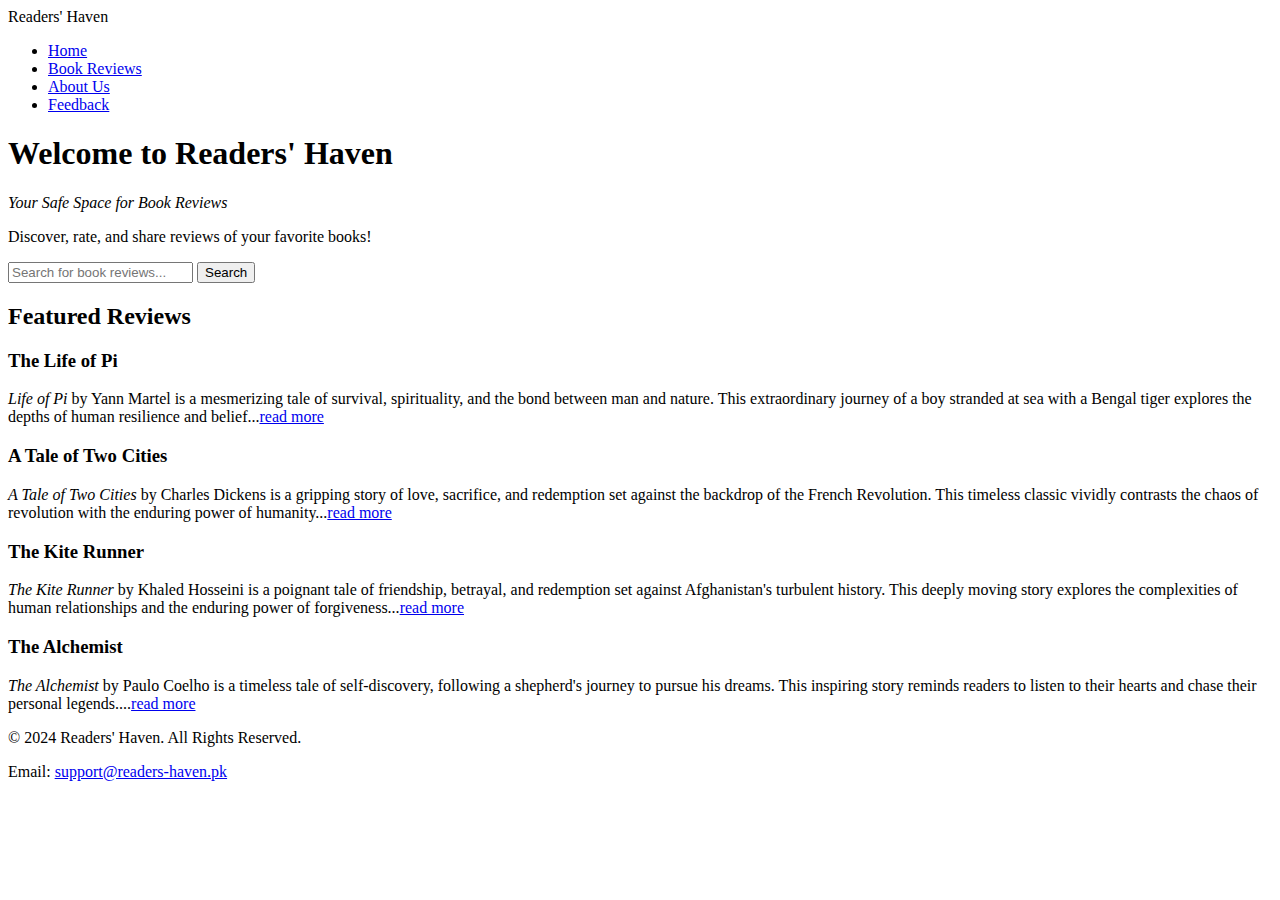
==== index.html @ f9fbfb9b "Add files via upload" ====
<!DOCTYPE html>
<html lang="en">
  <head>
    <meta charset="UTF-8" />
    <meta name="viewport" content="width=device-width, initial-scale=1.0" />
    <title>Book Review Hub</title>
    <link rel="stylesheet" href="CSS/styleindex.css" />
  </head>
  <body>
    <header class="navbar">
      <div class="title">Readers' Haven</div>
      <nav>
        <ul class="navlinks">
          <li><a href="index.html">Home</a></li>
          <li><a href="bookreviews.html">Book Reviews</a></li>
          <li><a href="aboutus.html">About Us</a></li>
          <li><a href="feedback.html">Feedback</a></li>
        </ul>
      </nav>
    </header>

    <main>
      <section class="intro">
        <div class="intro-content">
          <h1>Welcome to Readers' Haven</h1>
          <p><i>Your Safe Space for Book Reviews</i></p>
          <p>Discover, rate, and share reviews of your favorite books!</p>
          <form class="search-bar">
            <input type="text" placeholder="Search for book reviews..." />
            <button type="submit">Search</button>
          </form>
        </div>
      </section>

      <section class="feat-reviews">
        <h2>Featured Reviews</h2>
        <div class="review-grid">
          <div class="reviews">
            <h3>The Life of Pi</h3>
            <p>
              <em>Life of Pi </em> by Yann Martel is a mesmerizing tale of
              survival, spirituality, and the bond between man and nature. This
              extraordinary journey of a boy stranded at sea with a Bengal tiger
              explores the depths of human resilience and belief...<a href="#">read more</a
              >
            </p>
          </div>
          <div class="reviews">
            <h3>A Tale of Two Cities</h3>
            <p>
              <em>A Tale of Two Cities </em>by Charles Dickens is a gripping
              story of love, sacrifice, and redemption set against the backdrop
              of the French Revolution. This timeless classic vividly contrasts
              the chaos of revolution with the enduring power of humanity...<a href="#">read more</a
              >
            </p>
          </div>
          <div class="reviews">
            <h3>The Kite Runner</h3>
            <p>
              <em>The Kite Runner </em>by Khaled Hosseini is a poignant tale of
              friendship, betrayal, and redemption set against Afghanistan's
              turbulent history. This deeply moving story explores the
              complexities of human relationships and the enduring power of
              forgiveness...<a href="#">read more</a>
            </p>
          </div>
          <div class="reviews">
            <h3>The Alchemist</h3>
            <p>
              <em>The Alchemist </em>by Paulo Coelho is a timeless tale of
              self-discovery, following a shepherd's journey to pursue his
              dreams. This inspiring story reminds readers to listen to their
              hearts and chase their personal legends....<a href="#">read more</a>
            </p>
          </div>
        </div>
      </section>
    </main>

    <footer>
      <div class="footer-outline">
        <p>&copy; 2024 Readers' Haven. All Rights Reserved.</p>
        <p>
          Email:
          <a href="mailto:support@readers-haven.pk">support@readers-haven.pk</a>
        </p>
      </div>
    </footer>
  </body>
</html>
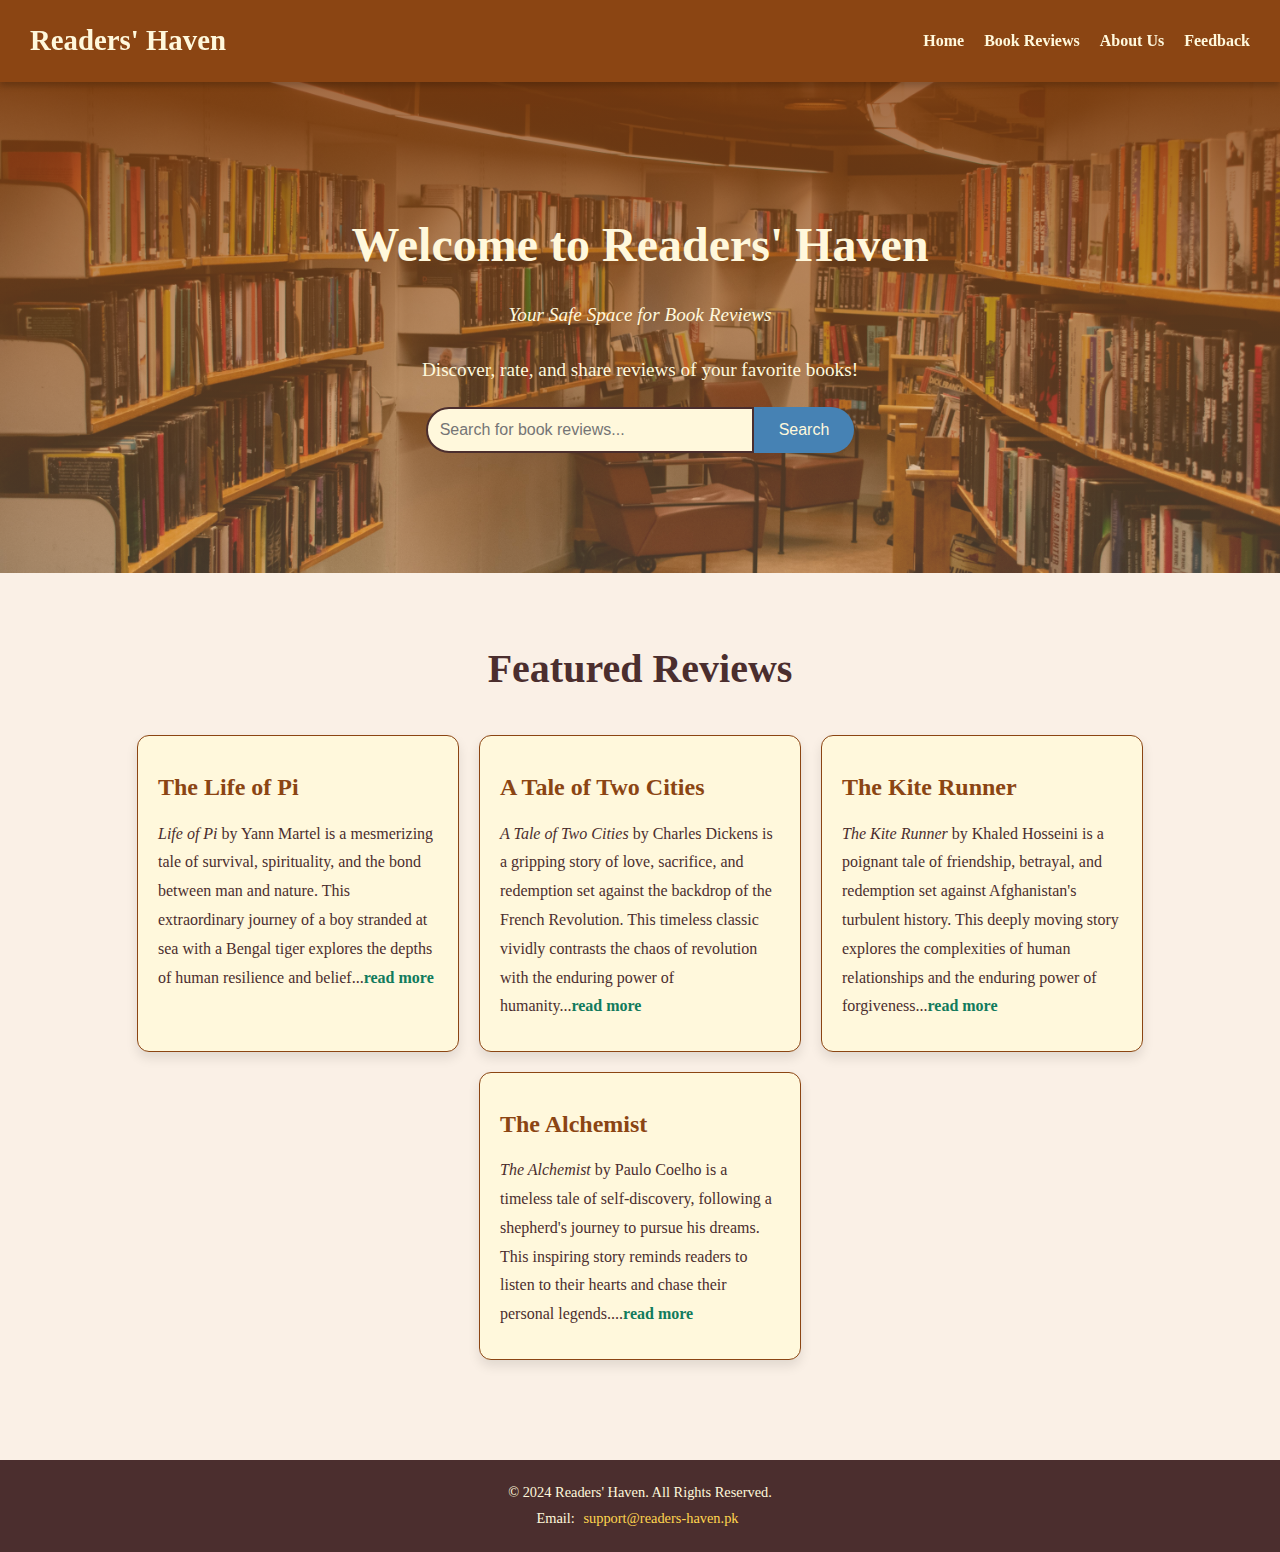
==== commit c32609c0: "Update index.html" ====
--- a/index.html
+++ b/index.html
@@ -3,7 +3,7 @@
   <head>
     <meta charset="UTF-8" />
     <meta name="viewport" content="width=device-width, initial-scale=1.0" />
-    <title>Book Review Hub</title>
+    <title>Readers' Haven - Home</title>
     <link rel="stylesheet" href="CSS/styleindex.css" />
   </head>
   <body>
--- a/CSS/styleindex.css
+++ b/CSS/styleindex.css
@@ -0,0 +1,195 @@
+* {
+  margin: 0;
+  padding: 0;
+}
+
+body {
+  font-family: "Georgia", serif;
+  margin: 0;
+  padding: 0;
+  color: #4b2e2e;
+  background-color: #faf0e6;
+  line-height: 1.8;
+}
+
+a {
+  text-decoration: none;
+  transition: color 0.3s ease;
+}
+
+a:hover {
+  color: #8b4513;
+}
+
+.navbar {
+  display: flex;
+  justify-content: space-between;
+  align-items: center;
+  background-color: #8b4513;
+  color: #fff8dc;
+  padding: 15px 30px;
+  position: sticky;
+  top: 0;
+  z-index: 1000;
+  box-shadow: 0 4px 6px rgba(0, 0, 0, 0.2);
+}
+
+.title {
+  font-size: 28.8px;
+  font-weight: bold;
+  color: #fff8dc;
+}
+
+.navlinks {
+  list-style: none;
+  display: flex;
+  gap: 20px;
+}
+
+.navlinks li {
+  display: inline;
+}
+
+.navlinks a {
+  font-weight: 600;
+  color: #fff8dc;
+}
+
+.navlinks a:hover {
+  color: #ffd700;
+}
+
+.intro {
+  background: linear-gradient(rgba(139, 69, 19, 0.8), rgba(210, 180, 140, 0.3)),
+    url("Images/intro.jpg");
+  background-position: center;
+  background-size: cover;
+  background-repeat: no-repeat;
+  color: #fff8dc;
+  text-align: center;
+  padding: 120px 20px;
+}
+
+.intro-content h1 {
+  font-size: 3em;
+  margin-bottom: 10px;
+  font-family: "Merriweather", serif;
+}
+
+.intro-content p {
+  font-size: 1.2em;
+  margin-bottom: 20px;
+}
+
+.search-bar {
+  display: flex;
+  justify-content: center;
+  margin-top: 20px;
+}
+
+.search-bar input {
+  padding: 12px;
+  font-size: 1em;
+  border: 2px solid #4b2e2e;
+  border-radius: 50px 0 0 50px;
+  width: 300px;
+  outline: none;
+  background-color: #fff8dc;
+  color: #4b2e2e;
+}
+
+.search-bar button {
+  padding: 12px 25px;
+  font-size: 1em;
+  background-color: #4682b4;
+  color: #fff8dc;
+  border: none;
+  border-radius: 0 50px 50px 0;
+  cursor: pointer;
+  transition: background-color 0.3s, transform 0.2s;
+}
+
+.search-bar button:hover {
+  background-color: #1a466c;
+  transform: scale(1.05);
+}
+
+.feat-reviews {
+  padding: 60px 20px;
+  text-align: center;
+  background-color: #faf0e6;
+}
+
+.feat-reviews h2 {
+  font-size: 2.5em;
+  margin-bottom: 30px;
+  color: #4b2e2e;
+}
+
+.review-grid {
+  display: flex;
+  justify-content: center;
+  gap: 20px;
+  flex-wrap: wrap;
+}
+
+.reviews {
+  background: #fff8dc;
+  padding: 20px;
+  border-radius: 12px;
+  border: 1px solid #8b4513;
+  box-shadow: 0 6px 12px rgba(0, 0, 0, 0.1);
+  max-width: 280px;
+  transition: transform 0.3s, box-shadow 0.3s;
+  text-align: left;
+}
+
+.reviews:hover {
+  transform: translateY(-10px);
+  box-shadow: 0 12px 20px rgba(0, 0, 0, 0.2);
+}
+
+.reviews h3 {
+  margin-top: 10px;
+  font-size: 1.5em;
+  color: #8b4513;
+}
+
+.reviews p {
+  margin: 10px 0;
+  color: #4b2e2e;
+}
+
+.reviews a {
+  font-weight: bold;
+  color: #117b5d;
+}
+
+.reviews a:hover {
+  color: #803a05;
+}
+
+footer {
+  background-color: #4b2e2e;
+  color: #fff8dc;
+  text-align: center;
+  padding: 20px;
+  margin-top: 40px;
+}
+
+footer p {
+  margin: 0;
+  font-size: 14.4px;
+}
+
+.footer-outline a {
+  color: #ffd54f;
+  text-decoration: none;
+  margin: 0 5px;
+  transition: color 0.3s;
+}
+
+.footer-outline a:hover {
+  color: #ffc107;
+  text-decoration: underline;
+}
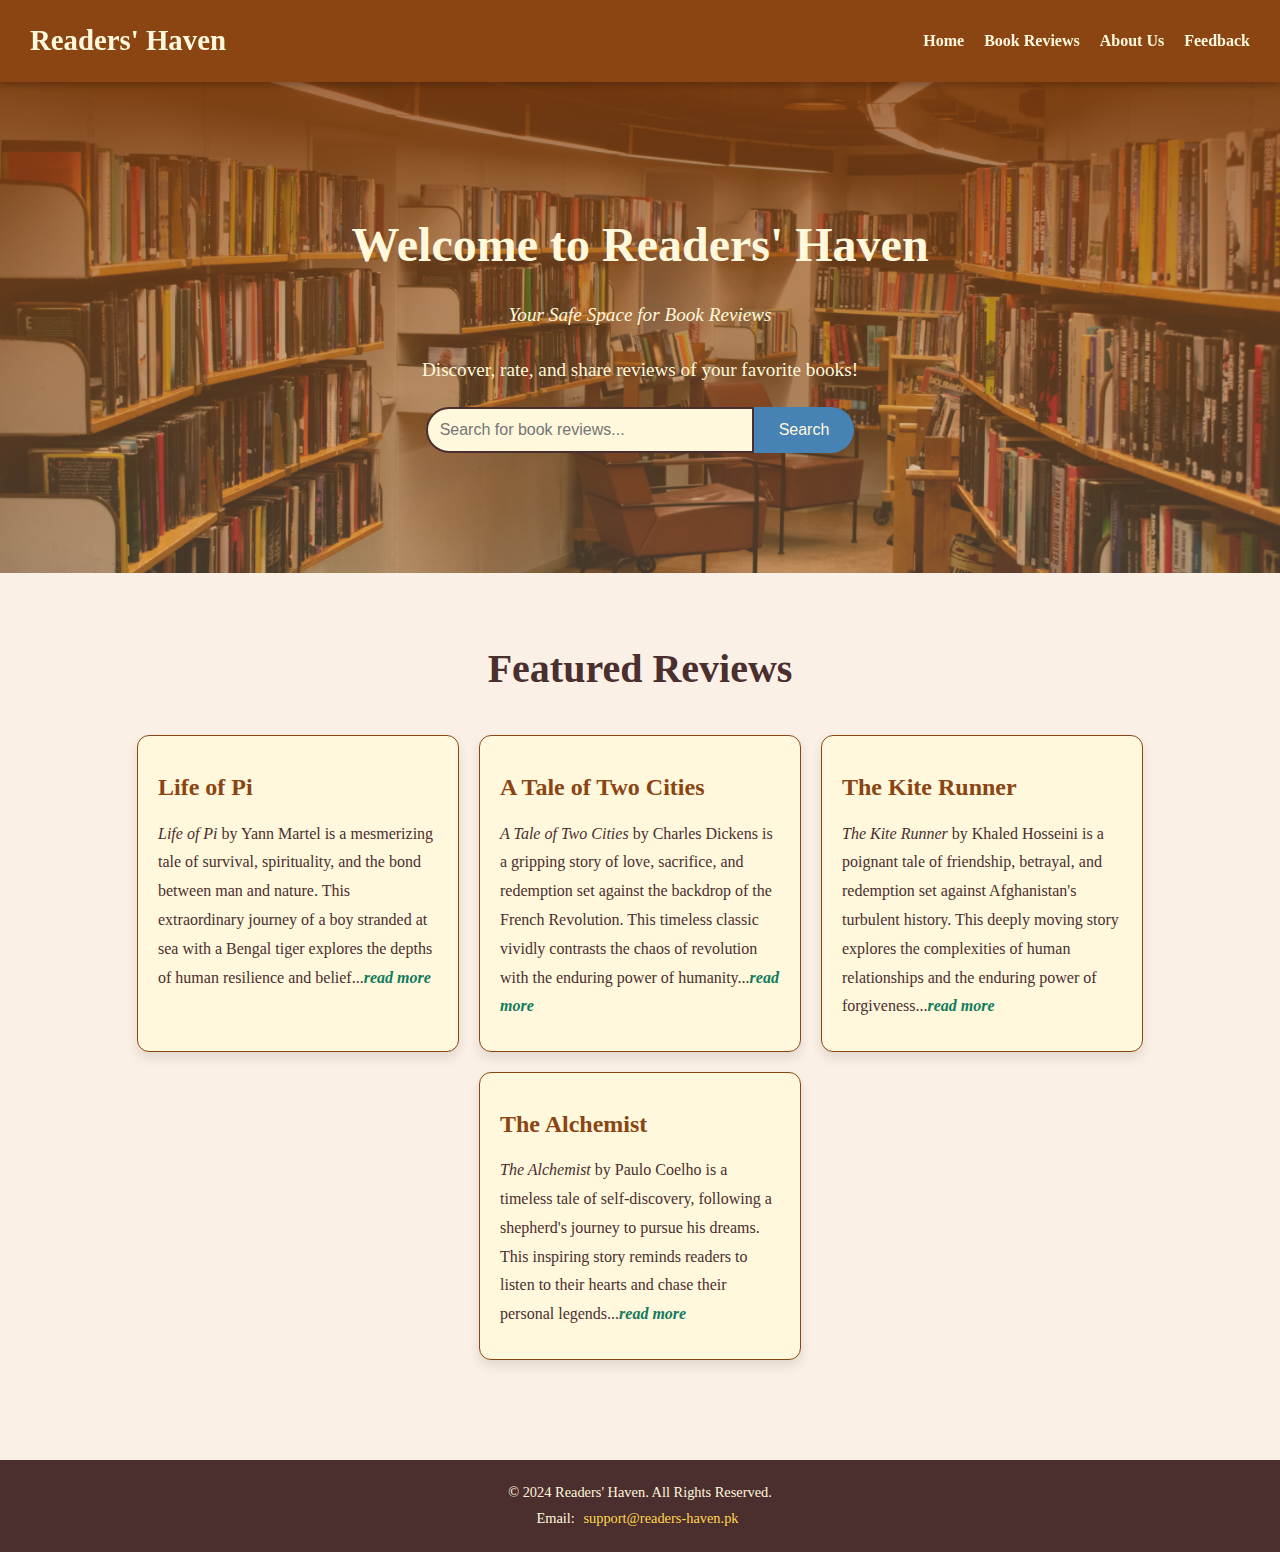
==== commit 1c7f7830: "Update index.html" ====
--- a/index.html
+++ b/index.html
@@ -36,12 +36,13 @@
         <h2>Featured Reviews</h2>
         <div class="review-grid">
           <div class="reviews">
-            <h3>The Life of Pi</h3>
+            <h3>Life of Pi</h3>
             <p>
               <em>Life of Pi </em> by Yann Martel is a mesmerizing tale of
               survival, spirituality, and the bond between man and nature. This
               extraordinary journey of a boy stranded at sea with a Bengal tiger
-              explores the depths of human resilience and belief...<a href="#">read more</a
+              explores the depths of human resilience and belief...<em
+                ><a href="book1.html">read more</a></em
               >
             </p>
           </div>
@@ -51,7 +52,8 @@
               <em>A Tale of Two Cities </em>by Charles Dickens is a gripping
               story of love, sacrifice, and redemption set against the backdrop
               of the French Revolution. This timeless classic vividly contrasts
-              the chaos of revolution with the enduring power of humanity...<a href="#">read more</a
+              the chaos of revolution with the enduring power of humanity...<em
+                ><a href="book2.html">read more</a></em
               >
             </p>
           </div>
@@ -62,7 +64,7 @@
               friendship, betrayal, and redemption set against Afghanistan's
               turbulent history. This deeply moving story explores the
               complexities of human relationships and the enduring power of
-              forgiveness...<a href="#">read more</a>
+              forgiveness...<em><a href="book3.html">read more</a></em>
             </p>
           </div>
           <div class="reviews">
@@ -71,7 +73,9 @@
               <em>The Alchemist </em>by Paulo Coelho is a timeless tale of
               self-discovery, following a shepherd's journey to pursue his
               dreams. This inspiring story reminds readers to listen to their
-              hearts and chase their personal legends....<a href="#">read more</a>
+              hearts and chase their personal legends...<em
+                ><a href="book4.html">read more</a></em
+              >
             </p>
           </div>
         </div>
